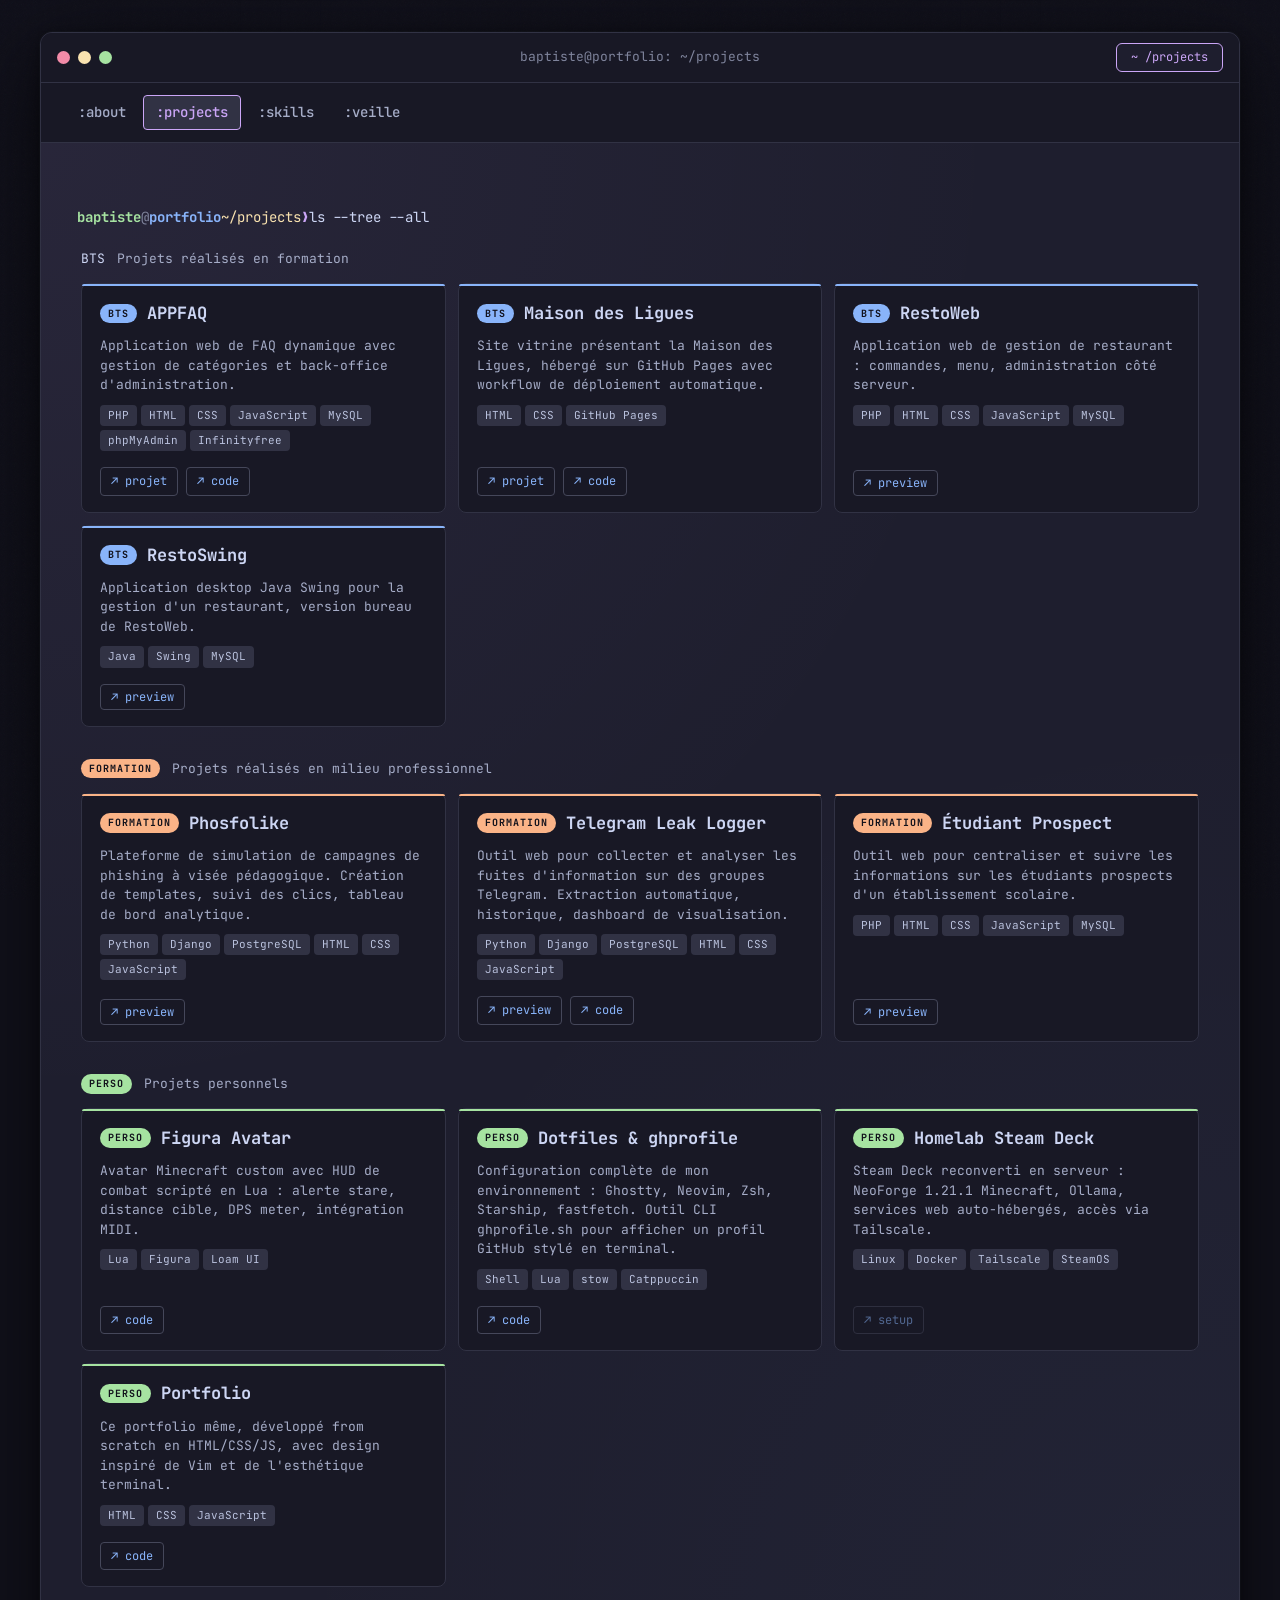
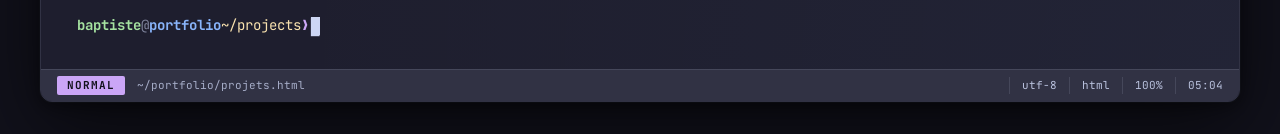
==== projets.html @ 7285fc58 "first commit" ====
<!DOCTYPE html>
<html lang="fr">
<head>
  <meta charset="UTF-8" />
  <meta name="viewport" content="width=device-width, initial-scale=1.0" />
  <title>baptiste@portfolio ~ Projets</title>
  <link rel="preconnect" href="https://fonts.googleapis.com" />
  <link rel="preconnect" href="https://fonts.gstatic.com" crossorigin />
  <link href="https://fonts.googleapis.com/css2?family=JetBrains+Mono:ital,wght@0,400;0,500;0,700;1,400&display=swap" rel="stylesheet" />
  <link rel="stylesheet" href="css/style.css" />
</head>
<body>

  <div class="bg-grid"></div>
  <div class="bg-noise"></div>

  <main class="terminal">

    <header class="term-header">
      <div class="term-buttons">
        <span class="btn-close"></span>
        <span class="btn-min"></span>
        <span class="btn-max"></span>
      </div>
      <div class="term-title">baptiste@portfolio: ~/projects</div>
      <div class="term-tabs">
        <span class="tab active">~ /projects</span>
      </div>
    </header>

    <nav class="navbar" aria-label="Navigation principale">
      <a href="index.html"       class="nav-link"><span class="nav-key">:about</span></a>
      <a href="projets.html"     class="nav-link active"><span class="nav-key">:projects</span></a>
      <a href="competences.html" class="nav-link"><span class="nav-key">:skills</span></a>
      <a href="veille.html"      class="nav-link"><span class="nav-key">:veille</span></a>
    </nav>

    <div class="term-body">

      <section id="projects" class="section">
        <div class="prompt-line">
          <span class="ps1-user">baptiste</span><span class="ps1-at">@</span><span class="ps1-host">portfolio</span>
          <span class="ps1-arrow"> </span><span class="ps1-path">~/projects</span>
          <span class="ps1-prompt"> ❯ </span>
          <span class="ps1-cmd">ls --tree --all</span>
        </div>

        <!-- Projets BTS -->
        <div class="section-label">
          <span class="label-tag tag-bts">BTS</span>
          <span class="label-title">Projets réalisés en formation</span>
        </div>

        <div class="tiling-grid">

          <article class="tile tile-bts">
            <header class="tile-head">
              <span class="tile-tag">BTS</span>
              <h3 class="tile-title">APPFAQ</h3>
            </header>
            <p class="tile-desc">
              Application web de FAQ dynamique avec gestion de catégories
              et back-office d'administration.
            </p>
            <ul class="tile-tech">
              <li>PHP</li><li>HTML</li><li>CSS</li>
              <li>JavaScript</li><li>MySQL</li><li>phpMyAdmin</li><li>Infinityfree</li>
            </ul>
            <div class="tile-actions">
              <a href="https://appfaq.page.gd/?i=1" target="_blank" class="btn-link">↗ projet</a>
              <a href="https://github.com/FastAze/APPFAQ" target="_blank" class="btn-link">↗ code</a>
            </div>
          </article>

          <article class="tile tile-bts">
            <header class="tile-head">
              <span class="tile-tag">BTS</span>
              <h3 class="tile-title">Maison des Ligues</h3>
            </header>
            <p class="tile-desc">
              Site vitrine présentant la Maison des Ligues, hébergé sur
              GitHub Pages avec workflow de déploiement automatique.
            </p>
            <ul class="tile-tech">
              <li>HTML</li><li>CSS</li><li>GitHub Pages</li>
            </ul>
            <div class="tile-actions">
              <a href="https://fastaze.github.io/maison-de-ligue/" target="_blank" class="btn-link">↗ projet</a>
              <a href="https://github.com/FastAze/maison-de-ligue" target="_blank" class="btn-link">↗ code</a>
            </div>
          </article>

          <article class="tile tile-bts">
            <header class="tile-head">
              <span class="tile-tag">BTS</span>
              <h3 class="tile-title">RestoWeb</h3>
            </header>
            <p class="tile-desc">
              Application web de gestion de restaurant : commandes, menu,
              administration côté serveur.
            </p>
            <ul class="tile-tech">
              <li>PHP</li><li>HTML</li><li>CSS</li><li>JavaScript</li><li>MySQL</li>
            </ul>
            <div class="tile-actions">
              <button class="btn-link btn-popup" onclick="openPopup('image/img11.png')">↗ preview</button>
            </div>
          </article>

          <article class="tile tile-bts">
            <header class="tile-head">
              <span class="tile-tag">BTS</span>
              <h3 class="tile-title">RestoSwing</h3>
            </header>
            <p class="tile-desc">
              Application desktop Java Swing pour la gestion d'un restaurant,
              version bureau de RestoWeb.
            </p>
            <ul class="tile-tech">
              <li>Java</li><li>Swing</li><li>MySQL</li>
            </ul>
            <div class="tile-actions">
              <button class="btn-link btn-popup" onclick="openPopup('image/img11.png')">↗ preview</button>
            </div>
          </article>

        </div>

        <!-- Projets Formation -->
        <div class="section-label" style="margin-top: 28px;">
          <span class="tile-tag tag-formation">FORMATION</span>
          <span class="label-title">Projets réalisés en milieu professionnel</span>
        </div>

        <div class="tiling-grid">

          <article class="tile tile-formation">
            <header class="tile-head">
              <span class="tile-tag tag-formation">FORMATION</span>
              <h3 class="tile-title">Phosfolike</h3>
            </header>
            <p class="tile-desc">
              Plateforme de simulation de campagnes de phishing à visée
              pédagogique. Création de templates, suivi des clics, tableau
              de bord analytique.
            </p>
            <ul class="tile-tech">
              <li>Python</li><li>Django</li><li>PostgreSQL</li>
              <li>HTML</li><li>CSS</li><li>JavaScript</li>
            </ul>
            <div class="tile-actions">
              <button class="btn-link btn-popup" onclick="openPopup('image/phosfopre.png')">↗ preview</button>
            </div>
          </article>

          <article class="tile tile-formation">
            <header class="tile-head">
              <span class="tile-tag tag-formation">FORMATION</span>
              <h3 class="tile-title">Telegram Leak Logger</h3>
            </header>
            <p class="tile-desc">
              Outil web pour collecter et analyser les fuites d'information
              sur des groupes Telegram. Extraction automatique, historique,
              dashboard de visualisation.
            </p>
            <ul class="tile-tech">
              <li>Python</li><li>Django</li><li>PostgreSQL</li>
              <li>HTML</li><li>CSS</li><li>JavaScript</li>
            </ul>
            <div class="tile-actions">
              <button class="btn-link btn-popup" onclick="openPopup('image/tll.png')">↗ preview</button>
              <a href="https://github.com/FastAze/django-telegram-group-logger" target="_blank" class="btn-link">↗ code</a>
            </div>
          </article>

          <article class="tile tile-formation">
            <header class="tile-head">
              <span class="tile-tag tag-formation">FORMATION</span>
              <h3 class="tile-title">Étudiant Prospect</h3>
            </header>
            <p class="tile-desc">
              Outil web pour centraliser et suivre les informations sur
              les étudiants prospects d'un établissement scolaire.
            </p>
            <ul class="tile-tech">
              <li>PHP</li><li>HTML</li><li>CSS</li><li>JavaScript</li><li>MySQL</li>
            </ul>
            <div class="tile-actions">
              <button class="btn-link btn-popup" onclick="openPopup('image/etudiantprospect.png')">↗ preview</button>
            </div>
          </article>

        </div>

        <!-- Projets Perso -->
        <div class="section-label" style="margin-top: 28px;">
          <span class="tile-tag tag-perso">PERSO</span>
          <span class="label-title">Projets personnels</span>
        </div>

        <div class="tiling-grid">

          <article class="tile tile-perso">
            <header class="tile-head">
              <span class="tile-tag tag-perso">PERSO</span>
              <h3 class="tile-title">Figura Avatar</h3>
            </header>
            <p class="tile-desc">
              Avatar Minecraft custom avec HUD de combat scripté en Lua :
              alerte stare, distance cible, DPS meter, intégration MIDI.
            </p>
            <ul class="tile-tech">
              <li>Lua</li><li>Figura</li><li>Loam UI</li>
            </ul>
            <div class="tile-actions">
              <a href="https://github.com/FastAze" target="_blank" class="btn-link">↗ code</a>
            </div>
          </article>

          <article class="tile tile-perso">
            <header class="tile-head">
              <span class="tile-tag tag-perso">PERSO</span>
              <h3 class="tile-title">Dotfiles &amp; ghprofile</h3>
            </header>
            <p class="tile-desc">
              Configuration complète de mon environnement : Ghostty,
              Neovim, Zsh, Starship, fastfetch. Outil CLI ghprofile.sh
              pour afficher un profil GitHub stylé en terminal.
            </p>
            <ul class="tile-tech">
              <li>Shell</li><li>Lua</li><li>stow</li><li>Catppuccin</li>
            </ul>
            <div class="tile-actions">
              <a href="https://github.com/FastAze" target="_blank" class="btn-link">↗ code</a>
            </div>
          </article>

          <article class="tile tile-perso">
            <header class="tile-head">
              <span class="tile-tag tag-perso">PERSO</span>
              <h3 class="tile-title">Homelab Steam Deck</h3>
            </header>
            <p class="tile-desc">
              Steam Deck reconverti en serveur : NeoForge 1.21.1 Minecraft,
              Ollama, services web auto-hébergés, accès via Tailscale.
            </p>
            <ul class="tile-tech">
              <li>Linux</li><li>Docker</li><li>Tailscale</li><li>SteamOS</li>
            </ul>
            <div class="tile-actions">
              <span class="btn-link" style="opacity:0.5;cursor:default">↗ setup</span>
            </div>
          </article>

          <article class="tile tile-perso">
            <header class="tile-head">
              <span class="tile-tag tag-perso">PERSO</span>
              <h3 class="tile-title">Portfolio</h3>
            </header>
            <p class="tile-desc">
              Ce portfolio même, développé from scratch en HTML/CSS/JS,
              avec design inspiré de Vim et de l'esthétique terminal.
            </p>
            <ul class="tile-tech">
              <li>HTML</li><li>CSS</li><li>JavaScript</li>
            </ul>
            <div class="tile-actions">
              <a href="https://github.com/FastAze/portfolio" target="_blank" class="btn-link">↗ code</a>
            </div>
          </article>

        </div>

        <div class="prompt-line idle">
          <span class="ps1-user">baptiste</span><span class="ps1-at">@</span><span class="ps1-host">portfolio</span>
          <span class="ps1-arrow"> </span><span class="ps1-path">~/projects</span>
          <span class="ps1-prompt"> ❯ </span>
          <span class="cursor">█</span>
        </div>
      </section>

    </div>

    <footer class="statusbar">
      <span class="sb-left">
        <span class="sb-mode">NORMAL</span>
        <span class="sb-file">~/portfolio/projets.html</span>
      </span>
      <span class="sb-right">
        <span class="sb-info">utf-8</span>
        <span class="sb-info">html</span>
        <span class="sb-info">100%</span>
        <span class="sb-info" id="clock">--:--</span>
      </span>
    </footer>

  </main>

  <!-- Popup image/PDF -->
  <div class="popup-overlay" id="popup-overlay" onclick="closePopup(event)">
    <div class="popup-container" id="popup-container">
      <button class="popup-close" onclick="closePopup()">&times;</button>
      <div id="popup-content"></div>
    </div>
  </div>

  <script src="js/main.js" defer></script>
  <script>
    function openPopup(filePath) {
      const overlay = document.getElementById('popup-overlay');
      const content = document.getElementById('popup-content');
      const ext = filePath.split('.').pop().toLowerCase();
      if (ext === 'pdf') {
        content.innerHTML = `<iframe src="${filePath}" class="popup-pdf"></iframe>`;
      } else {
        content.innerHTML = `<img src="${filePath}" class="popup-image" alt="preview">`;
      }
      overlay.classList.add('active');
      document.addEventListener('keydown', handleEsc);
    }
    function closePopup(e) {
      if (e && e.target !== document.getElementById('popup-overlay') && !e.target.classList.contains('popup-close')) return;
      const overlay = document.getElementById('popup-overlay');
      overlay.classList.remove('active');
      document.getElementById('popup-content').innerHTML = '';
      document.removeEventListener('keydown', handleEsc);
    }
    function handleEsc(e) { if (e.key === 'Escape') { document.getElementById('popup-overlay').classList.remove('active'); document.getElementById('popup-content').innerHTML = ''; document.removeEventListener('keydown', handleEsc); } }
  </script>
</body>
</html>
---- css/style.css ----
/* =========================================================
   Catppuccin Mocha · Portfolio · FastAze
   ========================================================= */

:root {
  /* Palette Catppuccin Mocha (officielle) */
  --base:     #1e1e2e;
  --mantle:   #181825;
  --crust:    #11111b;

  --surface0: #313244;
  --surface1: #45475a;
  --surface2: #585b70;

  --text:     #cdd6f4;
  --subtext1: #bac2de;
  --subtext0: #a6adc8;
  --overlay2: #9399b2;
  --overlay1: #7f849c;
  --overlay0: #6c7086;

  --rosewater:#f5e0dc;
  --flamingo: #f2cdcd;
  --pink:     #f5c2e7;
  --mauve:    #cba6f7;
  --red:      #f38ba8;
  --maroon:   #eba0ac;
  --peach:    #fab387;
  --yellow:   #f9e2af;
  --green:    #a6e3a1;
  --teal:     #94e2d5;
  --sky:      #89dceb;
  --sapphire: #74c7ec;
  --blue:     #89b4fa;
  --lavender: #b4befe;

  --font-mono: "JetBrains Mono", "Fira Code", ui-monospace, monospace;
  --radius: 8px;
}

* { box-sizing: border-box; }

html, body {
  margin: 0;
  padding: 0;
  background: var(--crust);
  color: var(--text);
  font-family: var(--font-mono);
  font-size: 15px;
  line-height: 1.55;
  -webkit-font-smoothing: antialiased;
  min-height: 100vh;
}

a { color: var(--blue); text-decoration: none; }
a:hover { color: var(--lavender); }

/* =========================================================
   Arrière-plan : grille + bruit
   ========================================================= */
.bg-grid {
  position: fixed; inset: 0;
  background-image:
    linear-gradient(var(--surface0) 1px, transparent 1px),
    linear-gradient(90deg, var(--surface0) 1px, transparent 1px);
  background-size: 40px 40px;
  opacity: 0.08;
  pointer-events: none;
  z-index: 0;
  mask-image: radial-gradient(circle at center, black 30%, transparent 80%);
}
.bg-noise {
  position: fixed; inset: 0;
  pointer-events: none;
  z-index: 0;
  opacity: 0.04;
  background-image: url("data:image/svg+xml;utf8,<svg xmlns='http://www.w3.org/2000/svg' width='200' height='200'><filter id='n'><feTurbulence baseFrequency='0.9'/></filter><rect width='100%25' height='100%25' filter='url(%23n)'/></svg>");
}

/* =========================================================
   Fenêtre terminal
   ========================================================= */
.terminal {
  position: relative;
  z-index: 1;
  max-width: 1200px;
  margin: 32px auto;
  background: var(--base);
  border: 1px solid var(--surface0);
  border-radius: 12px;
  box-shadow:
    0 0 0 1px rgba(205, 214, 244, 0.02),
    0 24px 80px rgba(0, 0, 0, 0.6),
    0 4px 16px rgba(0, 0, 0, 0.4);
  overflow: hidden;
}

/* Header Ghostty-like */
.term-header {
  background: var(--mantle);
  border-bottom: 1px solid var(--surface0);
  padding: 10px 16px;
  display: flex;
  align-items: center;
  gap: 16px;
  position: relative;
}
.term-buttons { display: flex; gap: 8px; }
.term-buttons span {
  width: 13px; height: 13px;
  border-radius: 50%;
  display: inline-block;
}
.btn-close { background: var(--red); }
.btn-min   { background: var(--yellow); }
.btn-max   { background: var(--green); }

.term-title {
  position: absolute;
  left: 50%; transform: translateX(-50%);
  color: var(--overlay1);
  font-size: 13px;
}

.term-tabs {
  margin-left: auto;
  display: flex;
}
.tab {
  background: var(--base);
  color: var(--subtext0);
  padding: 4px 14px;
  font-size: 12px;
  border-radius: 6px;
  border: 1px solid var(--surface0);
}
.tab.active { color: var(--mauve); border-color: var(--mauve); }

/* =========================================================
   Navbar style vim/i3
   ========================================================= */
.navbar {
  display: flex;
  flex-wrap: wrap;
  gap: 4px;
  padding: 12px 24px;
  background: var(--mantle);
  border-bottom: 1px solid var(--surface0);
  font-size: 14px;
}
.nav-link {
  position: relative;
  padding: 6px 12px;
  border-radius: 4px;
  color: var(--subtext0);
  transition: all 0.15s ease;
  border: 1px solid transparent;
}
.nav-link:hover {
  background: var(--surface0);
  color: var(--mauve);
  border-color: var(--surface1);
}
.nav-link.active {
  background: var(--surface0);
  color: var(--mauve);
  border-color: var(--mauve);
}
.nav-key { font-weight: 500; }

/* =========================================================
   Corps
   ========================================================= */
.term-body {
  padding: 32px 28px 24px;
  background:
    radial-gradient(circle at 0% 0%, rgba(203, 166, 247, 0.06), transparent 50%),
    radial-gradient(circle at 100% 100%, rgba(137, 180, 250, 0.04), transparent 50%);
}

/* Ligne de prompt (PS1) */
.prompt-line {
  font-size: 14px;
  margin: 32px 0 16px;
  display: flex;
  align-items: center;
  flex-wrap: wrap;
}
.ps1-user   { color: var(--green); font-weight: 700; }
.ps1-at     { color: var(--overlay1); }
.ps1-host   { color: var(--blue); font-weight: 700; }
.ps1-arrow  { color: var(--overlay1); }
.ps1-path   { color: var(--yellow); }
.ps1-prompt { color: var(--mauve); font-weight: 700; }
.ps1-cmd    { color: var(--text); }

/* Curseur clignotant */
.cursor {
  display: inline-block;
  background: var(--text);
  color: var(--text);
  width: 9px; height: 18px;
  margin-left: 2px;
  animation: blink 1s steps(2, start) infinite;
  vertical-align: middle;
}
@keyframes blink {
  0%, 50% { opacity: 1; }
  51%, 100% { opacity: 0; }
}

/* =========================================================
   HERO fastfetch
   ========================================================= */
.hero {
  display: grid;
  grid-template-columns: auto 1fr;
  gap: 40px;
  align-items: center;
  padding: 24px 8px 32px;
  border-bottom: 1px dashed var(--surface1);
  margin-bottom: 16px;
}
.ascii {
  color: var(--mauve);
  font-size: 14px;
  line-height: 1.2;
  margin: 0;
  text-shadow: 0 0 24px rgba(203, 166, 247, 0.35);
}
.info-name {
  font-size: 22px;
  margin: 0 0 6px;
  letter-spacing: 0.5px;
}
.info-name .user { color: var(--green); }
.info-name .at   { color: var(--overlay1); }
.info-name .host { color: var(--blue); }

.info-sep { color: var(--overlay0); margin-bottom: 14px; }

.info-list {
  list-style: none;
  padding: 0; margin: 0 0 18px;
  display: grid;
  grid-template-columns: 1fr;
  gap: 4px;
}
.info-list li {
  display: grid;
  grid-template-columns: 110px 1fr;
  gap: 16px;
  font-size: 14px;
}
.info-list .key {
  color: var(--peach);
  font-weight: 700;
}
.info-list .val { color: var(--subtext1); }

.palette { display: flex; gap: 6px; }
.palette span {
  width: 28px; height: 14px;
  border-radius: 2px;
  box-shadow: inset 0 0 0 1px rgba(0, 0, 0, 0.2);
}

/* Typewriter hero */
.typewriter-line {
  font-size: 13px;
  margin-top: 6px;
  display: flex;
  align-items: center;
  min-height: 20px;
}
.tw-prompt { color: var(--mauve); font-weight: 700; margin-right: 6px; }
.tw-text   { color: var(--subtext1); }
.tw-cursor {
  display: inline-block;
  background: var(--text);
  width: 8px; height: 15px;
  margin-left: 2px;
  vertical-align: middle;
  animation: blink 1s steps(2, start) infinite;
}

/* =========================================================
   Sections "markdown output"
   ========================================================= */
.about-bio,
.section { margin-top: 8px; padding: 0 8px; }

.md-output {
  background: var(--mantle);
  border-left: 3px solid var(--mauve);
  padding: 18px 22px;
  border-radius: 0 var(--radius) var(--radius) 0;
  margin-bottom: 16px;
}
.md-output p { margin: 0 0 12px; color: var(--subtext1); }
.md-output p:last-child { margin-bottom: 0; }
.md-output em {
  color: var(--peach);
  font-style: normal;
  font-weight: 500;
}
.md-h {
  color: var(--mauve);
  font-weight: 700;
}

/* =========================================================
   Tiling grid (projets) façon window manager
   ========================================================= */
.tiling-grid {
  display: grid;
  grid-template-columns: repeat(auto-fit, minmax(290px, 1fr));
  gap: 12px;
  padding: 4px;
}
.tile {
  background: var(--mantle);
  border: 1px solid var(--surface0);
  border-radius: var(--radius);
  padding: 16px 18px;
  display: flex;
  flex-direction: column;
  gap: 10px;
  transition: border-color 0.2s ease, transform 0.2s ease;
  position: relative;
}
.tile::before {
  content: "";
  position: absolute;
  top: 0; left: 0; right: 0; height: 2px;
  border-radius: var(--radius) var(--radius) 0 0;
  background: var(--blue);
}
.tile-bts::before       { background: var(--blue); }
.tile-formation::before { background: var(--peach); }
.tile-perso::before     { background: var(--green); }

.tile:hover {
  border-color: var(--mauve);
  transform: translateY(-2px);
}

.tile-head { display: flex; align-items: center; gap: 10px; }
.tile-tag {
  font-size: 10px;
  padding: 2px 8px;
  border-radius: 10px;
  background: var(--blue);
  color: var(--crust);
  font-weight: 700;
  letter-spacing: 1px;
}
.tag-formation { background: var(--peach); }
.tag-perso     { background: var(--green); }

.tile-title {
  margin: 0;
  font-size: 17px;
  color: var(--text);
  font-weight: 700;
}
.tile-desc {
  margin: 0;
  color: var(--subtext0);
  font-size: 13px;
  line-height: 1.5;
}
.tile-tech {
  display: flex;
  flex-wrap: wrap;
  gap: 4px;
  list-style: none;
  padding: 0;
  margin: 0;
}
.tile-tech li {
  font-size: 11px;
  padding: 2px 8px;
  border-radius: 4px;
  background: var(--surface0);
  color: var(--subtext1);
}
.tile-actions {
  display: flex;
  gap: 8px;
  margin-top: auto;
  padding-top: 6px;
}
.btn-link {
  font-size: 12px;
  padding: 4px 10px;
  border: 1px solid var(--surface1);
  border-radius: 4px;
  color: var(--blue);
  transition: all 0.15s ease;
}
.btn-link:hover {
  background: var(--blue);
  color: var(--crust);
  border-color: var(--blue);
}

/* =========================================================
   Compétences
   ========================================================= */
.skills-grid {
  display: grid;
  grid-template-columns: repeat(auto-fit, minmax(280px, 1fr));
  gap: 12px;
  padding: 4px;
}
.skill-card {
  background: var(--mantle);
  border: 1px solid var(--surface0);
  border-radius: var(--radius);
  padding: 14px 16px;
}
.skill-card h3 {
  margin: 0 0 8px;
  font-size: 14px;
  color: var(--text);
  display: flex;
  align-items: center;
  gap: 8px;
}
.skill-num {
  color: var(--mauve);
  font-weight: 700;
}
.skill-card ul {
  list-style: none;
  padding: 0;
  margin: 0;
}
.skill-card li {
  font-size: 12.5px;
  color: var(--subtext0);
  padding-left: 14px;
  position: relative;
  margin-bottom: 3px;
}
.skill-card li::before {
  content: "→";
  position: absolute;
  left: 0;
  color: var(--peach);
}

/* =========================================================
   Veille
   ========================================================= */
.veille-grid {
  display: grid;
  grid-template-columns: repeat(auto-fit, minmax(260px, 1fr));
  gap: 12px;
  margin-top: 12px;
}
.veille-card {
  background: var(--mantle);
  border: 1px solid var(--surface0);
  border-radius: var(--radius);
  padding: 16px 18px;
  position: relative;
}
.veille-card.cyber { border-left: 3px solid var(--red); }
.veille-card.ai    { border-left: 3px solid var(--mauve); }
.veille-card.web   { border-left: 3px solid var(--yellow); }

.veille-card header { margin-bottom: 8px; }
.vc-axis {
  display: block;
  font-size: 10px;
  letter-spacing: 2px;
  color: var(--overlay1);
  margin-bottom: 4px;
}
.veille-card h3 {
  margin: 0;
  color: var(--text);
  font-size: 16px;
}
.veille-card p {
  font-size: 13px;
  color: var(--subtext0);
  margin: 0 0 10px;
}
.vc-sources {
  list-style: none;
  padding: 0;
  margin: 0;
  font-size: 12px;
  color: var(--subtext1);
}
.vc-sources li { margin-bottom: 4px; }
.vc-sources strong { color: var(--green); margin-right: 6px; }
.vc-sources span { color: var(--overlay1); }

.veille-footer {
  margin-top: 14px;
  padding: 10px 14px;
  background: var(--mantle);
  border-radius: var(--radius);
  font-size: 12px;
  color: var(--subtext0);
  display: flex;
  align-items: center;
  gap: 8px;
}
.veille-footer .status {
  color: var(--green);
  animation: pulse 2s ease-in-out infinite;
}
@keyframes pulse {
  0%, 100% { opacity: 1; }
  50% { opacity: 0.3; }
}

/* =========================================================
   Contact
   ========================================================= */
.contact-block {
  background: var(--mantle);
  border-left: 3px solid var(--green);
  border-radius: 0 var(--radius) var(--radius) 0;
  padding: 16px 22px;
  margin-bottom: 18px;
}
.contact-line {
  display: grid;
  grid-template-columns: 130px 1fr;
  gap: 16px;
  font-size: 14px;
  padding: 4px 0;
}
.ck { color: var(--peach); font-weight: 700; }
.cv { color: var(--subtext1); }

.prompt-line.idle { margin-top: 24px; margin-bottom: 8px; }

/* =========================================================
   Statusbar
   ========================================================= */
.statusbar {
  display: flex;
  justify-content: space-between;
  background: var(--surface0);
  padding: 6px 16px;
  font-size: 11px;
  color: var(--text);
  border-top: 1px solid var(--surface1);
}
.sb-left, .sb-right { display: flex; gap: 12px; align-items: center; }
.sb-mode {
  background: var(--mauve);
  color: var(--crust);
  padding: 1px 10px;
  border-radius: 2px;
  font-weight: 700;
  letter-spacing: 1px;
}
.sb-file { color: var(--subtext0); }
.sb-info {
  color: var(--subtext1);
  border-left: 1px solid var(--surface1);
  padding-left: 12px;
}

/* =========================================================
   Responsive
   ========================================================= */
@media (max-width: 720px) {
  body { font-size: 13.5px; }
  .terminal { margin: 0; border-radius: 0; }
  .term-title { display: none; }
  .term-tabs { margin-left: 0; }
  .term-body { padding: 20px 16px; }
  .hero {
    grid-template-columns: 1fr;
    gap: 18px;
    text-align: left;
  }
  .ascii { font-size: 12px; overflow-x: auto; }
  .info-list li { grid-template-columns: 90px 1fr; gap: 8px; }
  .contact-line { grid-template-columns: 100px 1fr; gap: 8px; }
  .navbar { padding: 10px 14px; }
  .nav-link { padding: 5px 8px; font-size: 13px; }
  .statusbar { font-size: 10px; padding: 5px 10px; }
}

/* =========================================================
   Animations d'entrée
   ========================================================= */
.tile, .skill-card, .veille-card {
  animation: fadeUp 0.5s ease both;
}
.tile:nth-child(1) { animation-delay: 0.05s; }
.tile:nth-child(2) { animation-delay: 0.10s; }
.tile:nth-child(3) { animation-delay: 0.15s; }
.tile:nth-child(4) { animation-delay: 0.20s; }
.tile:nth-child(5) { animation-delay: 0.25s; }
.tile:nth-child(6) { animation-delay: 0.30s; }

@keyframes fadeUp {
  from { opacity: 0; transform: translateY(8px); }
  to   { opacity: 1; transform: translateY(0); }
}

/* =========================================================
   Section label (projets)
   ========================================================= */
.section-label {
  display: flex;
  align-items: center;
  gap: 12px;
  margin: 20px 0 10px 4px;
  font-size: 13px;
}
.label-title { color: var(--subtext0); }

/* =========================================================
   Bouton popup inline (projets)
   ========================================================= */
.btn-popup {
  background: none;
  font-family: var(--font-mono);
  cursor: pointer;
}

/* =========================================================
   Popup overlay
   ========================================================= */
.popup-overlay {
  display: none;
  position: fixed;
  inset: 0;
  background: rgba(17, 17, 27, 0.85);
  z-index: 1000;
  align-items: center;
  justify-content: center;
  backdrop-filter: blur(4px);
}
.popup-overlay.active {
  display: flex;
}
.popup-container {
  position: relative;
  background: var(--mantle);
  border: 1px solid var(--surface1);
  border-radius: var(--radius);
  padding: 16px;
  max-width: 90vw;
  max-height: 90vh;
  box-shadow: 0 24px 80px rgba(0, 0, 0, 0.7);
  overflow: auto;
}
.popup-close {
  position: absolute;
  top: 8px; right: 10px;
  background: var(--red);
  color: var(--crust);
  border: none;
  border-radius: 50%;
  width: 22px; height: 22px;
  font-size: 14px;
  line-height: 1;
  cursor: pointer;
  font-family: var(--font-mono);
  display: flex; align-items: center; justify-content: center;
  z-index: 10;
}
.popup-close:hover { opacity: 0.8; }
.popup-image {
  display: block;
  max-width: 80vw;
  max-height: 80vh;
  border-radius: 4px;
}
.popup-pdf {
  width: 80vw;
  height: 80vh;
  border: none;
  border-radius: 4px;
}

/* =========================================================
   Tableau de compétences
   ========================================================= */
.table-wrapper {
  overflow-x: auto;
  border-radius: var(--radius);
  border: 1px solid var(--surface0);
  margin-top: 4px;
}
.competences-table {
  width: 100%;
  border-collapse: collapse;
  font-size: 12.5px;
  min-width: 720px;
}
.competences-table th {
  background: var(--surface0);
  color: var(--mauve);
  padding: 10px 12px;
  text-align: left;
  font-weight: 700;
  border-bottom: 1px solid var(--surface1);
  white-space: nowrap;
}
.competences-table th.col-projet {
  color: var(--text);
  min-width: 200px;
}
.competences-table td {
  padding: 8px 12px;
  color: var(--subtext0);
  border-bottom: 1px solid var(--surface0);
  text-align: center;
  vertical-align: middle;
}
.competences-table td:first-child {
  text-align: left;
  color: var(--text);
}
.competences-table tr:last-child td {
  border-bottom: none;
}
.competences-table tr:hover td {
  background: rgba(49, 50, 68, 0.4);
}
.competences-table .category-row td {
  background: var(--surface0);
  color: var(--overlay1);
  font-size: 11px;
  letter-spacing: 1px;
  text-align: center;
  padding: 6px 12px;
  border-bottom: 1px solid var(--surface1);
}
.competences-table .category-row:hover td {
  background: var(--surface0);
}
.cell-clickable {
  cursor: pointer;
  color: var(--peach);
  font-weight: 700;
  transition: color 0.15s;
}
.cell-clickable:hover { color: var(--yellow); }
.cell-link {
  color: var(--blue);
  font-weight: 700;
}
.cell-link:hover { color: var(--lavender); }

/* =========================================================
   Markdown list dans md-output
   ========================================================= */
.md-output .md-list {
  padding-left: 18px;
  margin: 0 0 12px;
  color: var(--subtext1);
}
.md-output .md-list li {
  margin-bottom: 4px;
  font-size: 14px;
}

/* =========================================================
   Bouton Flipboard (veille)
   ========================================================= */
.btn-flipboard {
  display: inline-block;
  padding: 8px 18px;
  background: var(--surface0);
  border: 1px solid var(--mauve);
  border-radius: 4px;
  color: var(--mauve);
  font-family: var(--font-mono);
  font-size: 13px;
  transition: all 0.15s ease;
}
.btn-flipboard:hover {
  background: var(--mauve);
  color: var(--crust);
}

/* Scrollbar custom */
::-webkit-scrollbar { width: 10px; height: 10px; }
::-webkit-scrollbar-track { background: var(--mantle); }
::-webkit-scrollbar-thumb {
  background: var(--surface1);
  border-radius: 5px;
  border: 2px solid var(--mantle);
}
::-webkit-scrollbar-thumb:hover { background: var(--surface2); }

/* Sélection */
::selection {
  background: var(--mauve);
  color: var(--crust);
}
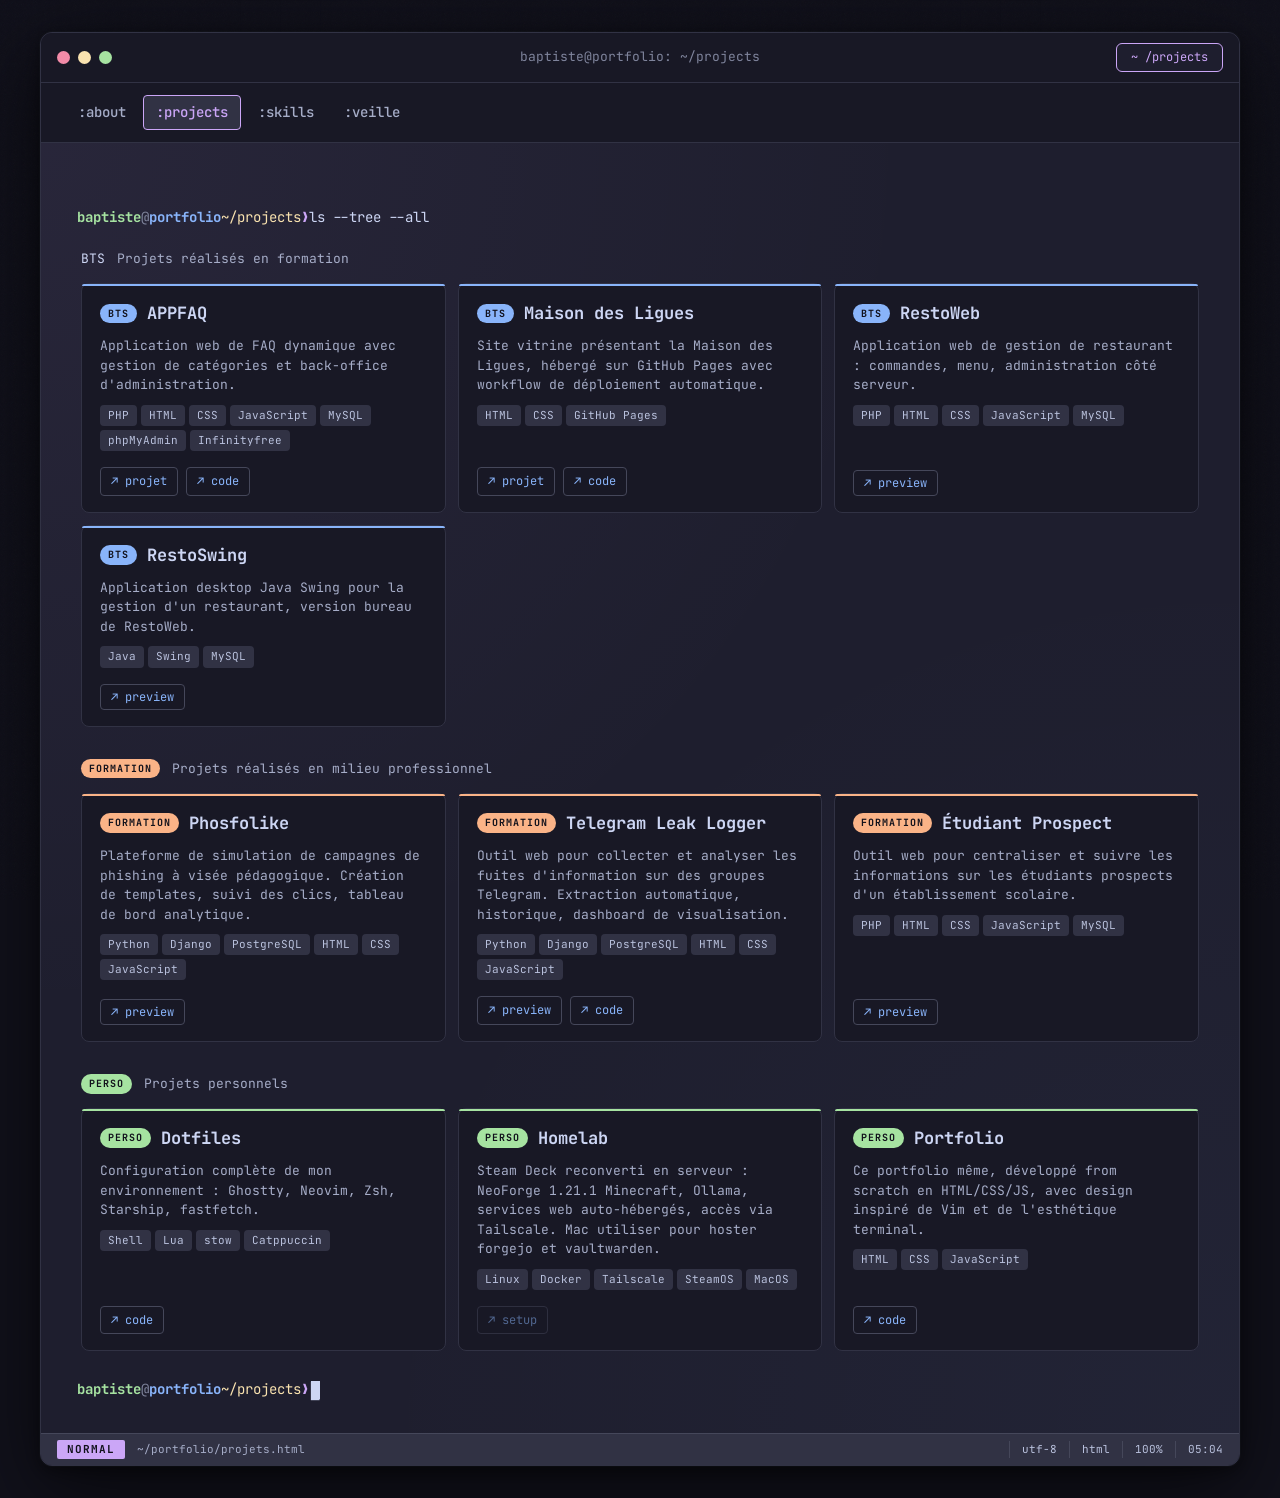
==== commit bfff4f9f: "commit 1" ====
--- a/projets.html
+++ b/projets.html
@@ -203,14 +203,14 @@
           <article class="tile tile-perso">
             <header class="tile-head">
               <span class="tile-tag tag-perso">PERSO</span>
-              <h3 class="tile-title">Figura Avatar</h3>
-            </header>
-            <p class="tile-desc">
-              Avatar Minecraft custom avec HUD de combat scripté en Lua :
-              alerte stare, distance cible, DPS meter, intégration MIDI.
-            </p>
-            <ul class="tile-tech">
-              <li>Lua</li><li>Figura</li><li>Loam UI</li>
+              <h3 class="tile-title">Dotfiles</h3>
+            </header>
+            <p class="tile-desc">
+              Configuration complète de mon environnement : Ghostty,
+              Neovim, Zsh, Starship, fastfetch.
+            </p>
+            <ul class="tile-tech">
+              <li>Shell</li><li>Lua</li><li>stow</li><li>Catppuccin</li>
             </ul>
             <div class="tile-actions">
               <a href="https://github.com/FastAze" target="_blank" class="btn-link">↗ code</a>
@@ -220,32 +220,14 @@
           <article class="tile tile-perso">
             <header class="tile-head">
               <span class="tile-tag tag-perso">PERSO</span>
-              <h3 class="tile-title">Dotfiles &amp; ghprofile</h3>
-            </header>
-            <p class="tile-desc">
-              Configuration complète de mon environnement : Ghostty,
-              Neovim, Zsh, Starship, fastfetch. Outil CLI ghprofile.sh
-              pour afficher un profil GitHub stylé en terminal.
-            </p>
-            <ul class="tile-tech">
-              <li>Shell</li><li>Lua</li><li>stow</li><li>Catppuccin</li>
-            </ul>
-            <div class="tile-actions">
-              <a href="https://github.com/FastAze" target="_blank" class="btn-link">↗ code</a>
-            </div>
-          </article>
-
-          <article class="tile tile-perso">
-            <header class="tile-head">
-              <span class="tile-tag tag-perso">PERSO</span>
-              <h3 class="tile-title">Homelab Steam Deck</h3>
+              <h3 class="tile-title">Homelab</h3>
             </header>
             <p class="tile-desc">
               Steam Deck reconverti en serveur : NeoForge 1.21.1 Minecraft,
-              Ollama, services web auto-hébergés, accès via Tailscale.
-            </p>
-            <ul class="tile-tech">
-              <li>Linux</li><li>Docker</li><li>Tailscale</li><li>SteamOS</li>
+              Ollama, services web auto-hébergés, accès via Tailscale. Mac utiliser pour hoster forgejo et vaultwarden.
+            </p>
+            <ul class="tile-tech">
+              <li>Linux</li><li>Docker</li><li>Tailscale</li><li>SteamOS</li><li>MacOS</li>
             </ul>
             <div class="tile-actions">
               <span class="btn-link" style="opacity:0.5;cursor:default">↗ setup</span>
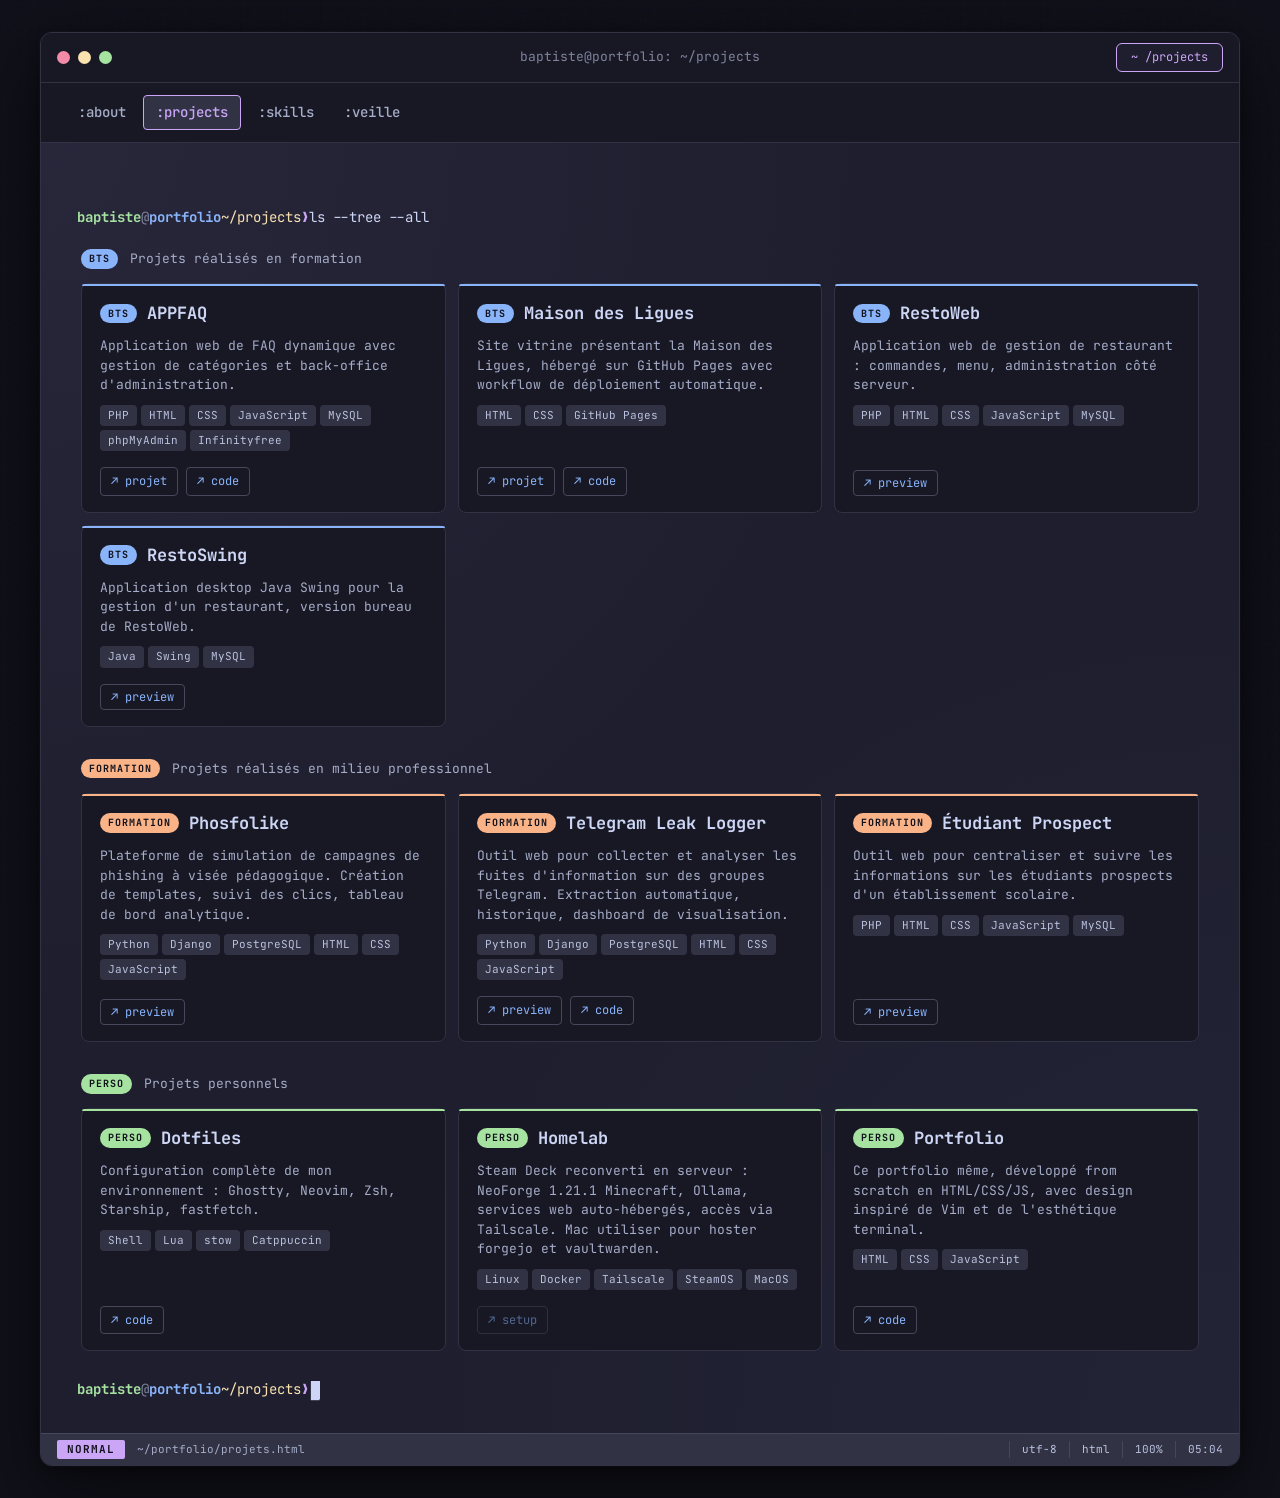
==== commit 261ccb2a: "commit2" ====
--- a/projets.html
+++ b/projets.html
@@ -47,7 +47,7 @@
 
         <!-- Projets BTS -->
         <div class="section-label">
-          <span class="label-tag tag-bts">BTS</span>
+          <span class="tile-tag">BTS</span>
           <span class="label-title">Projets réalisés en formation</span>
         </div>
 
